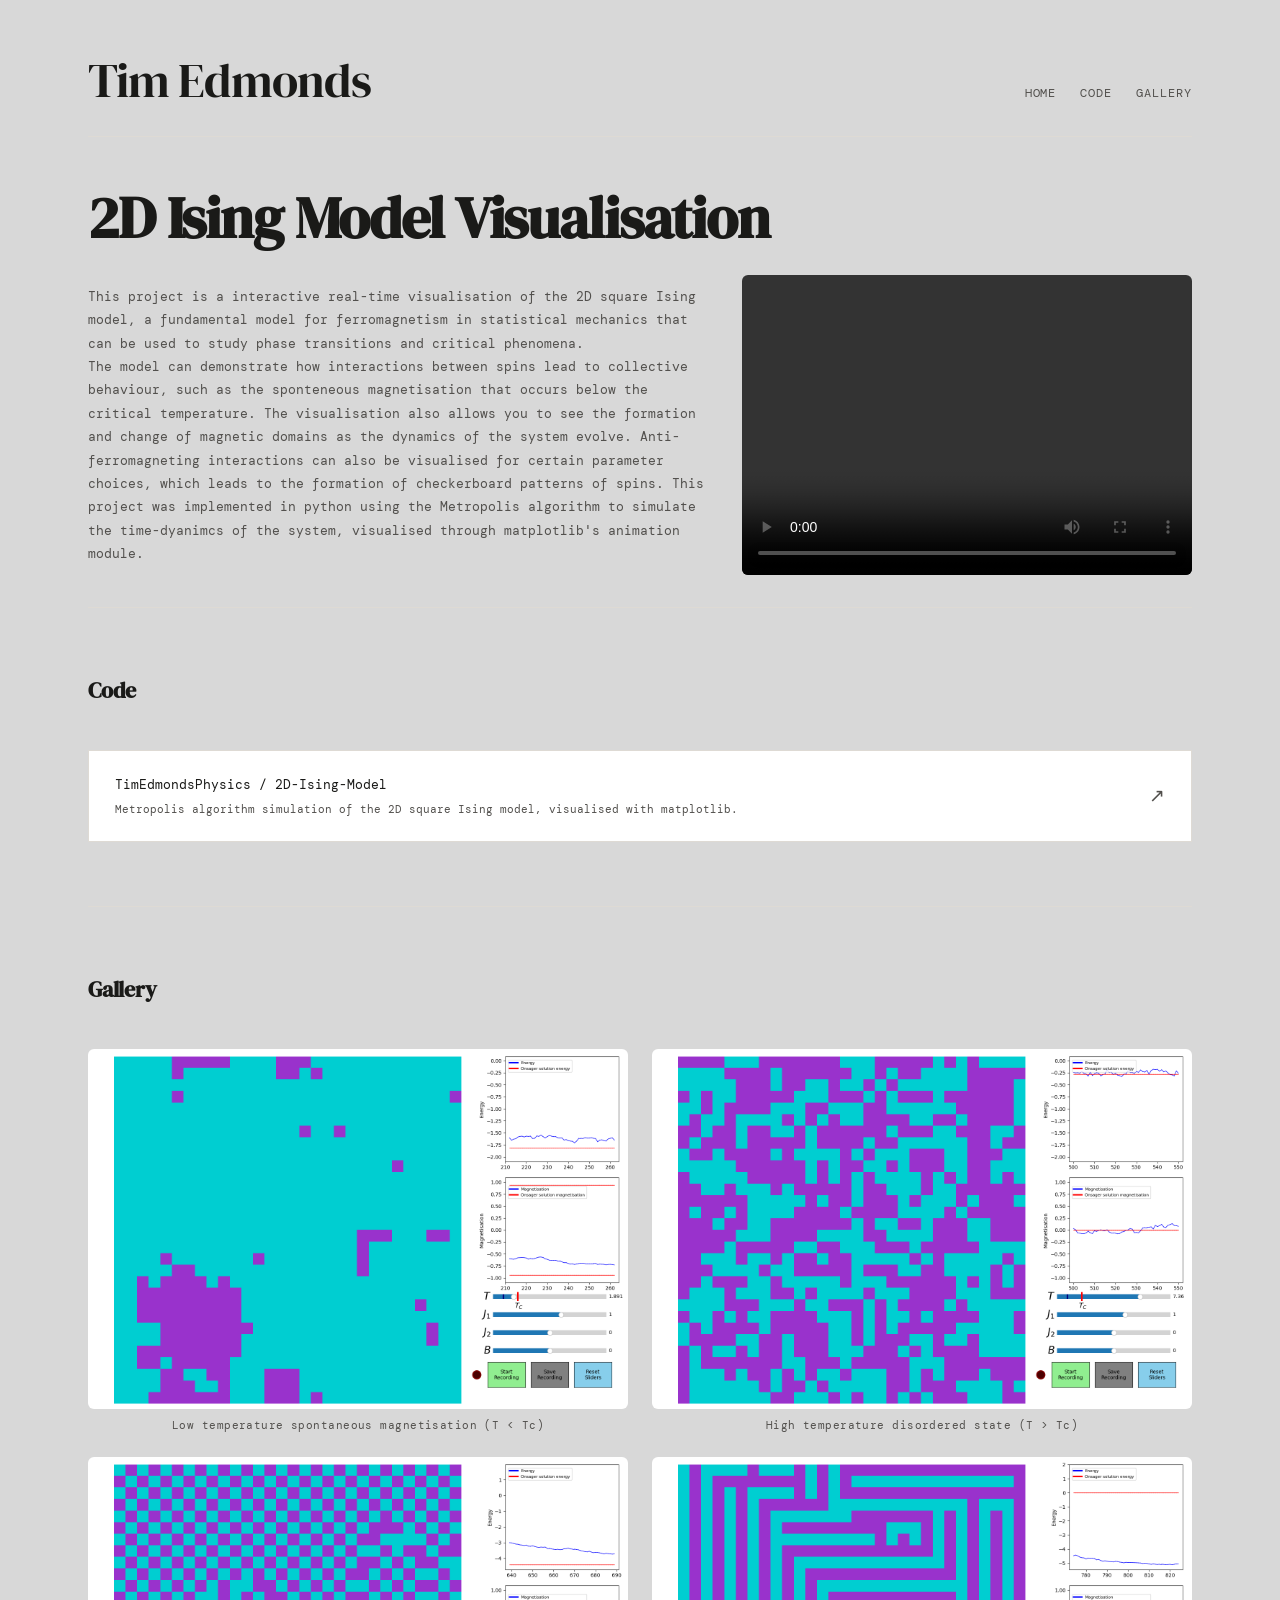
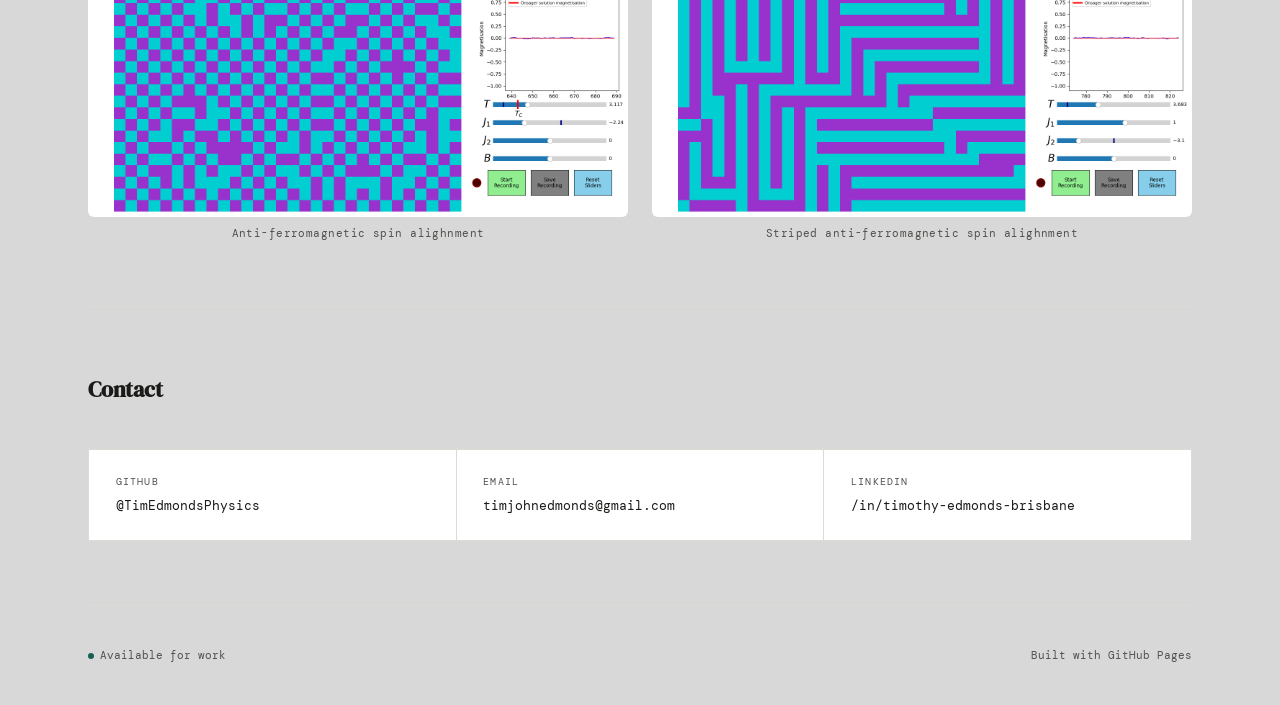
==== 2DIsingModel.html @ 2745b411 "updates" ====
<!DOCTYPE html>
<html lang="en">
<head>
  <meta charset="UTF-8" />
  <meta name="viewport" content="width=device-width, initial-scale=1.0" />
  <title>Tim Edmonds - Portfolio</title>
  <link rel="preconnect" href="https://fonts.googleapis.com" />
  <link rel="preconnect" href="https://fonts.gstatic.com" crossorigin />
  <link href="https://fonts.googleapis.com/css2?family=DM+Serif+Display:ital@0;1&family=DM+Mono:wght@300;400&display=swap" rel="stylesheet" />
  <link rel="stylesheet" href="style.css" />
</head>
<body>

  <div class="container">

    <!-- Header -->
    <header>
      <div class="header-inner">
        <div class="site-name">Tim Edmonds</div>
        <nav>
          <a href="https://timedmondsphysics.github.io/">Home</a>
          <a href="#code">Code</a>
          <a href="#gallery">Gallery</a>
        </nav>
      </div>
    </header>

    <!-- Hero -->
    <section class="hero" id="home">
      <h1>2D Ising Model Visualisation</h1>
      <div class="description-content">
      <p>
        This project is a interactive real-time visualisation of the 2D square Ising model, a fundamental model for ferromagnetism in statistical mechanics that can be used to study phase transitions and critical phenomena.<br>
        The model can demonstrate how interactions between spins lead to collective behaviour, such as the sponteneous magnetisation that occurs below the critical temperature. The visualisation also allows you to see the
        formation and change of magnetic domains as the dynamics of the system evolve. Anti-ferromagneting interactions can also be visualised for certain parameter choices, which leads to the formation of checkerboard patterns of spins.
        This project was implemented in python using the Metropolis algorithm to simulate the time-dyanimcs of the system, visualised through matplotlib's animation module.
      </p>
        <div class="project-images">
          <video controls width="450" height="300">
            <source src="./media/ising_model/recording1.mp4" type="video/mp4" />
            Your browser does not support the video tag.
          </video>
        </div>
      </div>
    </section>

    <section class="section" id="code">
      <div class="section-header">
        <h2 class="section-title">Code</h2>
      </div>
      <a href="https://github.com/TimEdmondsPhysics/2DIsingModel" class="repo-link" target="_blank">
        <div>
          <p class="repo-link-title">TimEdmondsPhysics / 2D-Ising-Model</p>
          <p class="repo-link-desc">Metropolis algorithm simulation of the 2D square Ising model, visualised with matplotlib.</p>
        </div>
        <span class="repo-link-arrow">↗</span>
      </a>
    </section>

    <section class="section" id="gallery">
      <div class="section-header">
        <h2 class="section-title">Gallery</h2>
      </div>
      <div class="gallery-grid">
        <figure class="gallery-item">
          <img src="./media/ising_model/ising_model_1.png" alt="Low temperature state" />
          <figcaption>Low temperature spontaneous magnetisation (T < Tc)</figcaption>
        </figure>

        <figure class="gallery-item">
          <img src="./media/ising_model/ising_model_2.png" alt="High temperature state" />
          <figcaption>High temperature disordered state (T > Tc)</figcaption>
        </figure>

        <figure class="gallery-item">
          <img src="./media/ising_model/ising_model_3.png" alt="Antiferromagnetism" />
          <figcaption>Anti-ferromagnetic spin alighnment</figcaption>
        </figure>

        <figure class="gallery-item">
          <img src="./media/ising_model/ising_model_4.png" alt="Striped Antiferromagnetism" />
          <figcaption>Striped anti-ferromagnetic spin alighnment</figcaption>
        </figure>
      </div>
    </section>

    <!-- Contact -->
    <section class="section" id="contact">
      <div class="section-header">
        <h2 class="section-title">Contact</h2>
      </div>
      <div class="contact-grid">
        <a href="https://github.com/TimEdmondsPhysics" class="contact-item" target="_blank">
          <p class="contact-item-label">GitHub</p>
          <p class="contact-item-value">@TimEdmondsPhysics</p>
        </a>
        <a href="mailto:timjohnedmonds@gmail.com" class="contact-item">
          <p class="contact-item-label">Email</p>
          <p class="contact-item-value">timjohnedmonds@gmail.com</p>
        </a>
        <a href="https://www.linkedin.com/in/timothy-edmonds-brisbane/" class="contact-item" target="_blank">
          <p class="contact-item-label">LinkedIn</p>
          <p class="contact-item-value">/in/timothy-edmonds-brisbane</p>
        </a>
      </div>
    </section>

    <!-- Footer -->
    <footer>
      <p><span class="footer-dot"></span>Available for work</p>
      <p>Built with GitHub Pages</p>
    </footer>

  </div>

</body>
</html>
---- style.css ----
*, *::before, *::after { box-sizing: border-box; margin: 0; padding: 0; }

    :root {
      --bg:       #d8d8d8;
      --ink:      #1a1a18;
      --muted:    #52504d;
      --accent:   #136153;
      --line:     #dedad4;
      --card-bg:  #ffffff;
    }

    html { scroll-behavior: smooth; }

    body {
      background: var(--bg);
      color: var(--ink);
      font-family: 'DM Mono', monospace;
      font-size: 14px;
      line-height: 1.7;
      min-height: 100vh;
    }

    /* ── Layout ── */
    .container {
      /* Increased width for wider layouts */
      max-width: 1200px;
      margin: 0 auto;
      padding: 0 3rem;
    }

    /* ── Header ── */
    header {
      padding: 3.5rem 0 2rem;
      border-bottom: 1px solid var(--line);
      animation: fadeUp 0.6s ease both;
    }

    .header-inner {
      display: flex;
      align-items: baseline;
      justify-content: space-between;
      flex-wrap: wrap;
      gap: 1rem;
    }

    .site-name {
      font-family: 'DM Serif Display', serif;
      font-size: clamp(2rem, 6vw, 3rem);
      letter-spacing: -0.02em;
      line-height: 1;
    }

    .site-name span {
      color: var(--accent);
    }

    nav {
      display: flex;
      gap: 1.5rem;
    }

    nav a {
      color: var(--muted);
      text-decoration: none;
      font-size: 12px;
      letter-spacing: 0.08em;
      text-transform: uppercase;
      transition: color 0.2s;
    }

    nav a:hover { color: var(--ink); }

    /* ── Hero ── */
    .hero {
      padding: 3rem 0 2rem;   /* reduce from 5rem 0 4rem */
      animation: fadeUp 0.7s 0.1s ease both;
    }

    .hero p.hero-label {
      font-size: 16px;
      letter-spacing: 0.14em;
      text-transform: uppercase;
      color: var(--accent);
      margin-bottom: 1.2rem;
      font-weight: bold;
    }

    .hero p {
      color: var(--muted);
      max-width: 720px;
      font-size: 13px;
      line-height: 1.8;
    }

    .hero h1 {
      font-family: 'DM Serif Display', serif;
      font-size: clamp(2rem, 7vw, 3.6rem);
      line-height: 1.15;
      letter-spacing: -0.02em;
      max-width: 920px;
      margin-bottom: 1.5rem;
    }

    .hero h1 em {
      font-style: italic;
      color: var(--muted);
    }

    .cta-row {
      margin-top: 2.5rem;
      display: flex;
      align-items: center;
      gap: 1.5rem;
      flex-wrap: wrap;
    }

    .btn {
      display: inline-flex;
      align-items: center;
      gap: 0.5rem;
      background: var(--ink);
      color: var(--bg);
      text-decoration: none;
      padding: 0.7rem 1.4rem;
      font-family: 'DM Mono', monospace;
      font-size: 12px;
      letter-spacing: 0.06em;
      transition: background 0.2s, transform 0.15s;
    }

    .btn:hover { background: var(--accent); transform: translateY(-1px); }

    /* ── Section ── */
    .section {
      padding: 4rem 0;
      border-top: 1px solid var(--line);
    }

    .section-header {
      display: flex;
      align-items: baseline;
      gap: 1rem;
      margin-bottom: 2.5rem;
    }

    .section-title {
      font-family: 'DM Serif Display', serif;
      font-size: 1.4rem;
      letter-spacing: -0.01em;
    }

    .section-count {
      font-size: 11px;
      color: var(--muted);
      letter-spacing: 0.08em;
    }

    /* ── Projects ── */
    .projects-grid {
      display: grid;
      gap: 1px;
      background: var(--line);
      border: 1px solid var(--line);
    }

    .project-card {
      background: var(--card-bg);
      padding: 1.8rem;
      display: flex;
      flex-direction: row;
      align-items: start;
      gap: 1rem;
      transition: background 0.2s, border-color 0.15s;
      text-decoration: none;
      color: inherit;
      border: 1px solid transparent;
      position: relative;
    }

    .project-card > div:first-child {
      flex: 1;
    }

    .project-images {
      display: flex;
      flex-direction: row;
      gap: 0.5rem;
      flex-shrink: 0;
    }

    .project-images img,
    .project-images video {
      width: 450px;
      max-width: 100%;
      height: 300px;
      object-fit: cover;
      border-radius: 6px;
    }

    .project-card:hover {
      background: var(--bg);
      border-color: var(--accent);
      color: var(--ink);
    }

    .project-card:hover .project-arrow { transform: translate(3px, -3px); color: var(--accent); }

    .project-tag {
      font-size: 10px;
      letter-spacing: 0.12em;
      text-transform: uppercase;
      color: var(--accent);
      margin-bottom: 0.5rem;
    }

    .project-name {
      font-family: 'DM Serif Display', serif;
      font-size: 1.15rem;
      margin-bottom: 0.4rem;
    }

    .project-desc {
      font-size: 12px;
      color: var(--muted);
      line-height: 1.7;
    }

    .project-meta {
      margin-top: 1rem;
      display: flex;
      gap: 1rem;
      font-size: 11px;
      color: var(--muted);
    }

    .project-arrow {
      font-size: 1.1rem;
      color: var(--line);
      transition: transform 0.2s, color 0.2s;
      position: absolute;
      top: 0.75rem;
      right: 0.75rem;
    }

    /* ── Description Pages ── */
    
    .description-content {
      display: flex;
      flex-direction: row;
      gap: 2rem;              /* increase gap between text and image from 1rem */
      align-items: center;
    }

    .description-content + .description-content {
      margin-top: 2rem;
    }

    /* ── Skills ── */
    .skills-list {
      display: flex;
      flex-wrap: wrap;
      gap: 0.5rem;
    }

    .skill-tag {
      border: 1px solid var(--line);
      padding: 0.3rem 0.75rem;
      font-size: 11px;
      letter-spacing: 0.06em;
      color: var(--muted);
      background: var(--card-bg);
    }

    /* ── Contact ── */
    .contact-grid {
      display: grid;
      grid-template-columns: repeat(auto-fit, minmax(180px, 1fr));
      gap: 1px;
      background: var(--line);
      border: 1px solid var(--line);
    }

    .contact-item {
      background: var(--card-bg);
      padding: 1.4rem 1.6rem;
      text-decoration: none;
      color: inherit;
      border: 1px solid transparent;
      transition: background 0.2s, border-color 0.15s;
    }

    .contact-item:hover {
      background: var(--bg);
      border-color: var(--accent);
    }

    .contact-item-label {
      font-size: 10px;
      letter-spacing: 0.12em;
      text-transform: uppercase;
      color: var(--muted);
      margin-bottom: 0.3rem;
    }

    .contact-item-value {
      font-size: 13px;
      color: var(--ink);
    }

    /* ── Gallery ── */
    .gallery-grid {
      display: grid;
      grid-template-columns: repeat(2, 1fr);  /* fixed 2 columns */
      gap: 1.5rem;
      margin: 0 auto;          /* centres the grid within the section */
    }

    .gallery-item {
      display: flex;
      flex-direction: column;
      gap: 0.5rem;
    }

    .gallery-item img,
    .gallery-item video {
      width: 100%;
      height: auto;
      max-height: 800px;   /* optional: prevents very tall portrait images */
      object-fit: contain; /* use contain instead of cover to avoid cropping */
      border-radius: 6px;
      display: block;
    }

    .gallery-item figcaption {
      font-size: 11px;
      color: var(--muted);
      letter-spacing: 0.04em;
      line-height: 1.5;
      padding: 0 0.25rem;
      text-align: center;
    }

    /* ── Repo Link ── */
    .repo-link {
      display: flex;
      width: 100%;                         /* fills the container */
      align-items: center;
      justify-content: space-between;
      gap: 1rem;
      padding: 1.4rem 1.6rem;
      background: var(--card-bg);
      border: 1px solid var(--line);
      text-decoration: none;
      color: inherit;
      transition: background 0.2s, border-color 0.15s;
    }

    .repo-link:hover {
      background: var(--bg);
      border-color: var(--accent);
    }

    .repo-link-title {
      font-family: 'DM Mono', monospace;
      font-size: 13px;
      color: var(--ink);
      margin-bottom: 0.3rem;
    }

    .repo-link-desc {
      font-size: 11px;
      color: var(--muted);
      line-height: 1.6;
    }

    .repo-link-arrow {
      font-size: 1.2rem;
      color: var(--muted);
      flex-shrink: 0;
      transition: transform 0.2s, color 0.2s;
    }

    .repo-link:hover .repo-link-arrow {
      transform: translate(3px, -3px);
      color: var(--accent);
    }

    /* ── Footer ── */
    footer {
      padding: 2.5rem 0;
      border-top: 1px solid var(--line);
      display: flex;
      justify-content: space-between;
      align-items: center;
      flex-wrap: wrap;
      gap: 1rem;
    }

    footer p { font-size: 11px; color: var(--muted); }

    .footer-dot {
      width: 6px; height: 6px;
      border-radius: 50%;
      background: var(--accent);
      display: inline-block;
      margin-right: 0.4rem;
      animation: pulse 2s infinite;
    }

    /* ── Animations ── */
    @keyframes fadeUp {
      from { opacity: 0; transform: translateY(18px); }
      to   { opacity: 1; transform: translateY(0); }
    }

    @keyframes pulse {
      0%, 100% { opacity: 1; }
      50%       { opacity: 0.3; }
    }

    .section { animation: fadeUp 0.6s ease both; }
    .section:nth-of-type(1) { animation-delay: 0.2s; }
    .section:nth-of-type(2) { animation-delay: 0.3s; }
    .section:nth-of-type(3) { animation-delay: 0.4s; }

    @media (max-width: 520px) {
      .header-inner { flex-direction: column; }
      .project-card { grid-template-columns: 1fr; }
      .project-arrow { display: none; }
    }
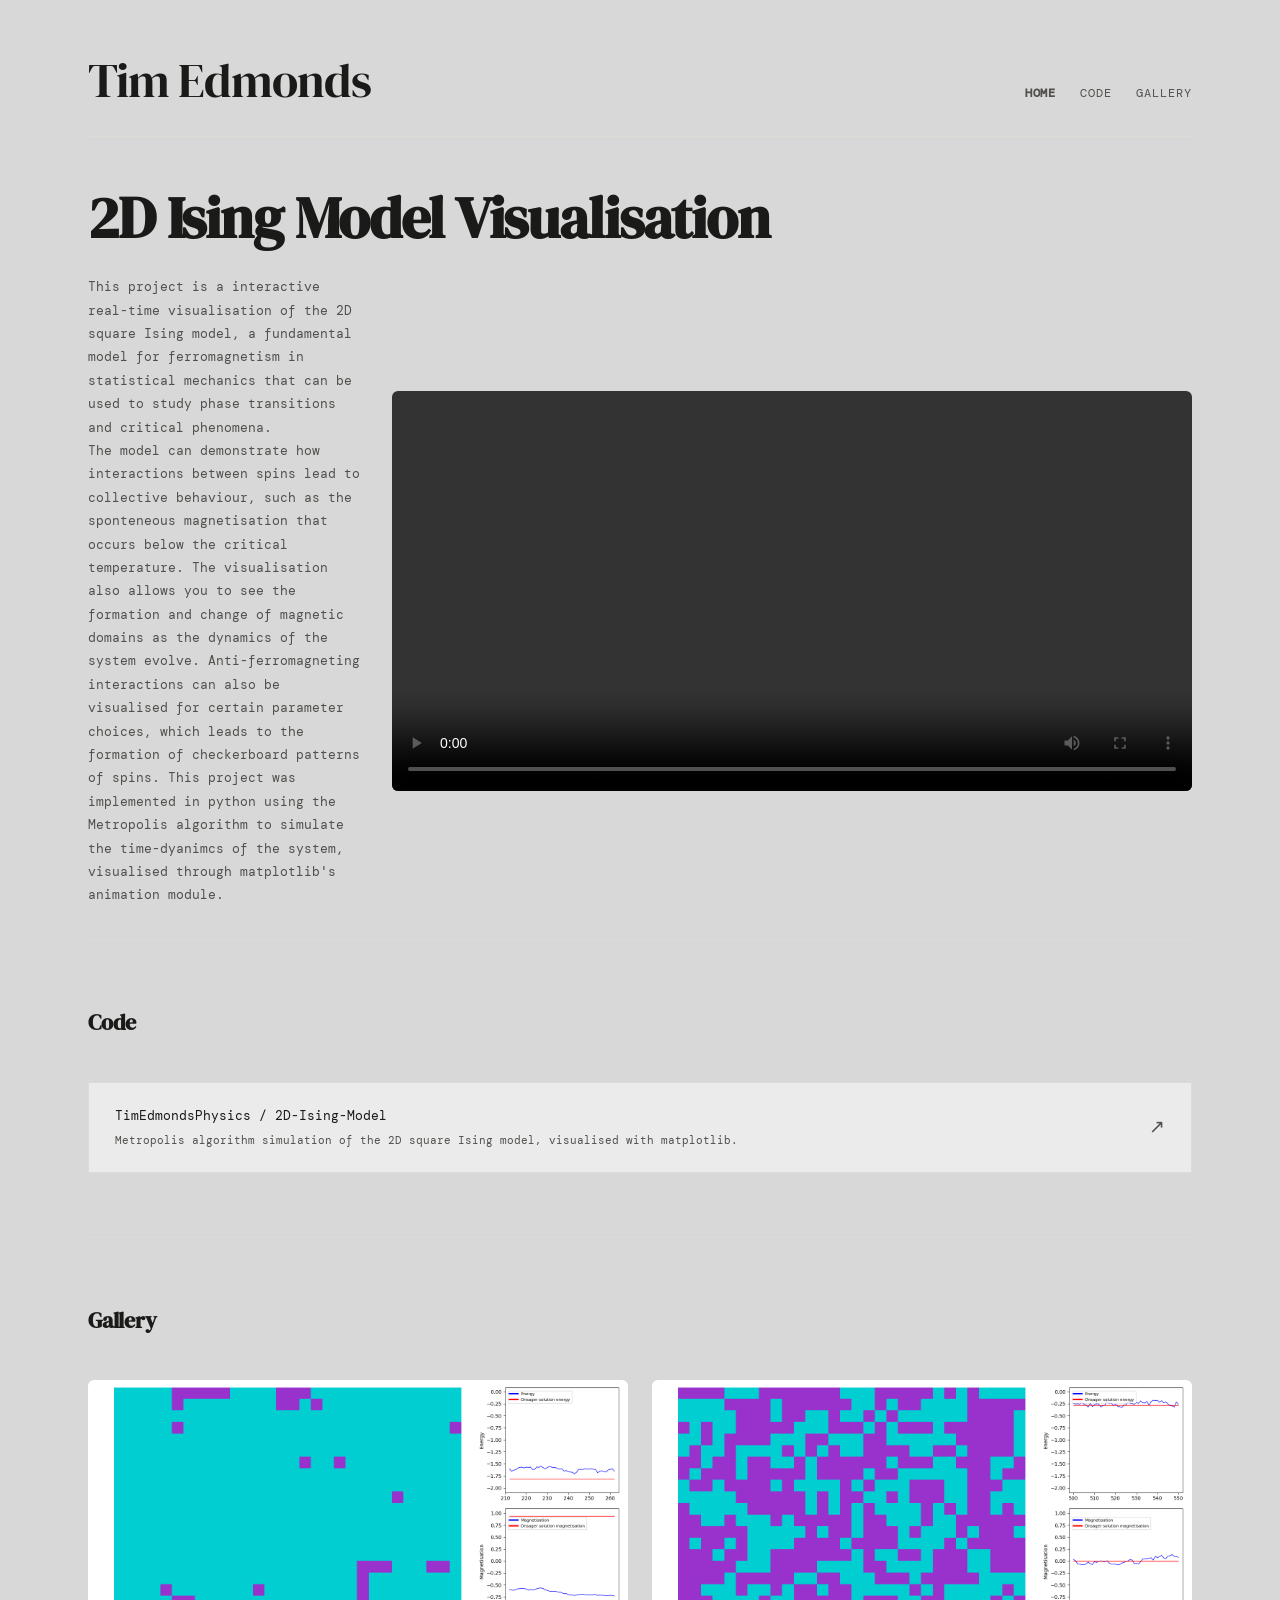
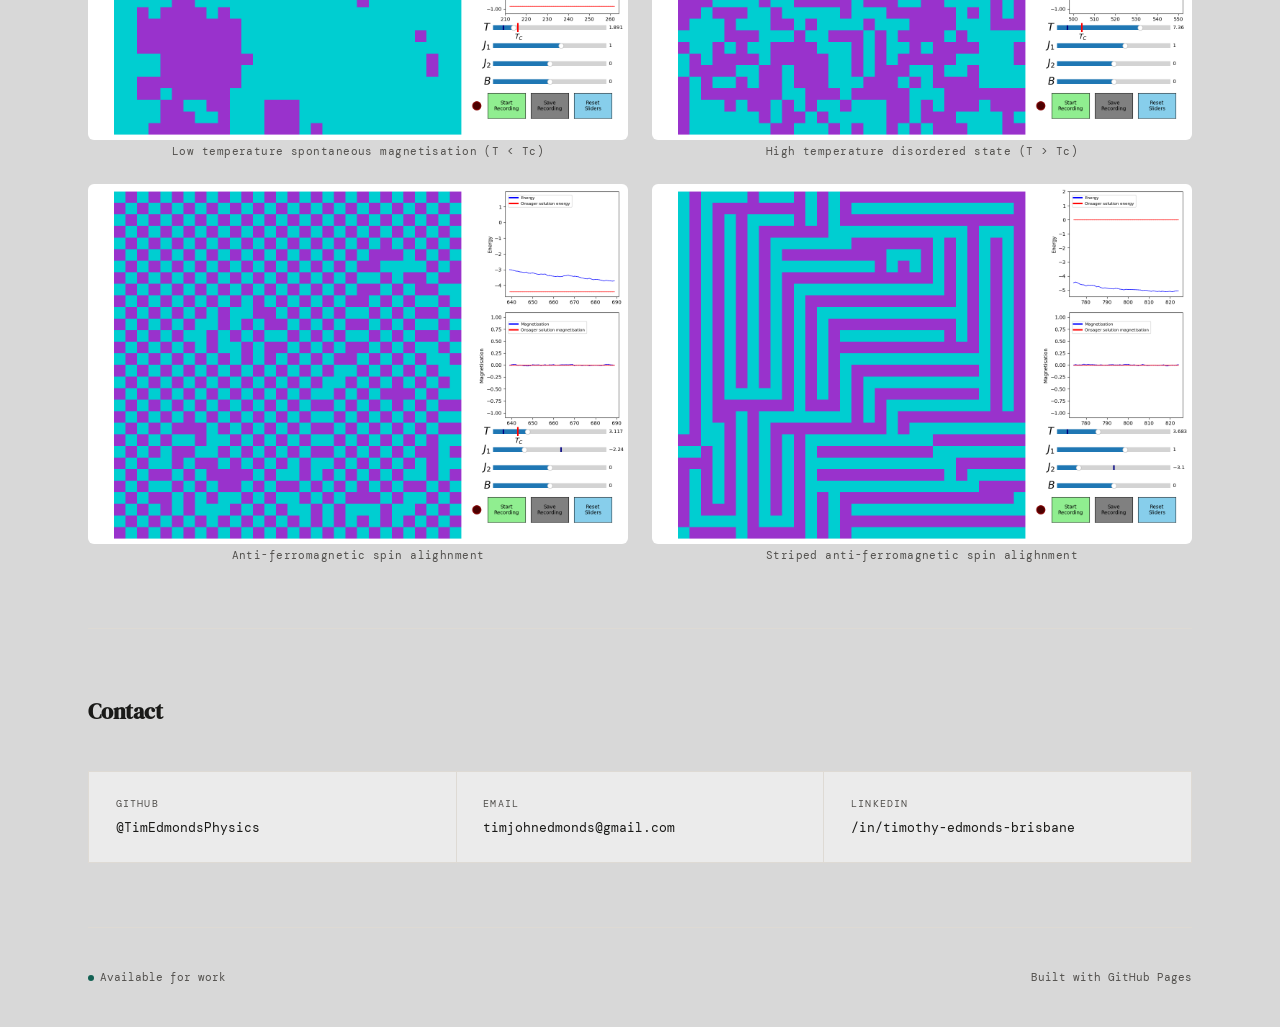
==== commit a38fa09c: "updates" ====
--- a/2DIsingModel.html
+++ b/2DIsingModel.html
@@ -3,7 +3,7 @@
 <head>
   <meta charset="UTF-8" />
   <meta name="viewport" content="width=device-width, initial-scale=1.0" />
-  <title>Tim Edmonds - Portfolio</title>
+  <title>Tim Edmonds - 2D Spin Lattice</title>
   <link rel="preconnect" href="https://fonts.googleapis.com" />
   <link rel="preconnect" href="https://fonts.gstatic.com" crossorigin />
   <link href="https://fonts.googleapis.com/css2?family=DM+Serif+Display:ital@0;1&family=DM+Mono:wght@300;400&display=swap" rel="stylesheet" />
@@ -18,7 +18,7 @@
       <div class="header-inner">
         <div class="site-name">Tim Edmonds</div>
         <nav>
-          <a href="https://timedmondsphysics.github.io/">Home</a>
+          <a href="https://timedmondsphysics.github.io/" style="font-weight: bold;">Home</a>
           <a href="#code">Code</a>
           <a href="#gallery">Gallery</a>
         </nav>
--- a/style.css
+++ b/style.css
@@ -2,12 +2,14 @@
     *, *::before, *::after { box-sizing: border-box; margin: 0; padding: 0; }
 
     :root {
-      --bg:       #d8d8d8;
-      --ink:      #1a1a18;
-      --muted:    #52504d;
-      --accent:   #136153;
-      --line:     #dedad4;
-      --card-bg:  #ffffff;
+      --bg:             #d8d8d8;
+      --ink:            #1a1a18;
+      --muted:          #52504d;
+      --accent:         #136153;
+      --line:           #dedad4;
+      --card-bg-hover:  #ffffff;
+      --card-bg:        #ebebeb;
+      --target-area:      135000;
     }
 
     html { scroll-behavior: smooth; }
@@ -191,15 +193,15 @@
 
     .project-images img,
     .project-images video {
-      width: 450px;
       max-width: 100%;
-      height: 300px;
-      object-fit: cover;
+      height: 400px;
+      width: auto;
+      object-fit: contain;
       border-radius: 6px;
     }
 
     .project-card:hover {
-      background: var(--bg);
+      background: var(--card-bg-hover);
       border-color: var(--accent);
       color: var(--ink);
     }
@@ -291,7 +293,7 @@
     }
 
     .contact-item:hover {
-      background: var(--bg);
+      background: var(--card-bg-hover);
       border-color: var(--accent);
     }
 
@@ -319,14 +321,14 @@
     .gallery-item {
       display: flex;
       flex-direction: column;
-      gap: 0.5rem;
+      gap: 0.2rem;
     }
 
     .gallery-item img,
     .gallery-item video {
       width: 100%;
       height: auto;
-      max-height: 800px;   /* optional: prevents very tall portrait images */
+      max-height: 1000px;   /* optional: prevents very tall portrait images */
       object-fit: contain; /* use contain instead of cover to avoid cropping */
       border-radius: 6px;
       display: block;
@@ -357,7 +359,7 @@
     }
 
     .repo-link:hover {
-      background: var(--bg);
+      background: var(--card-bg-hover);
       border-color: var(--accent);
     }
 
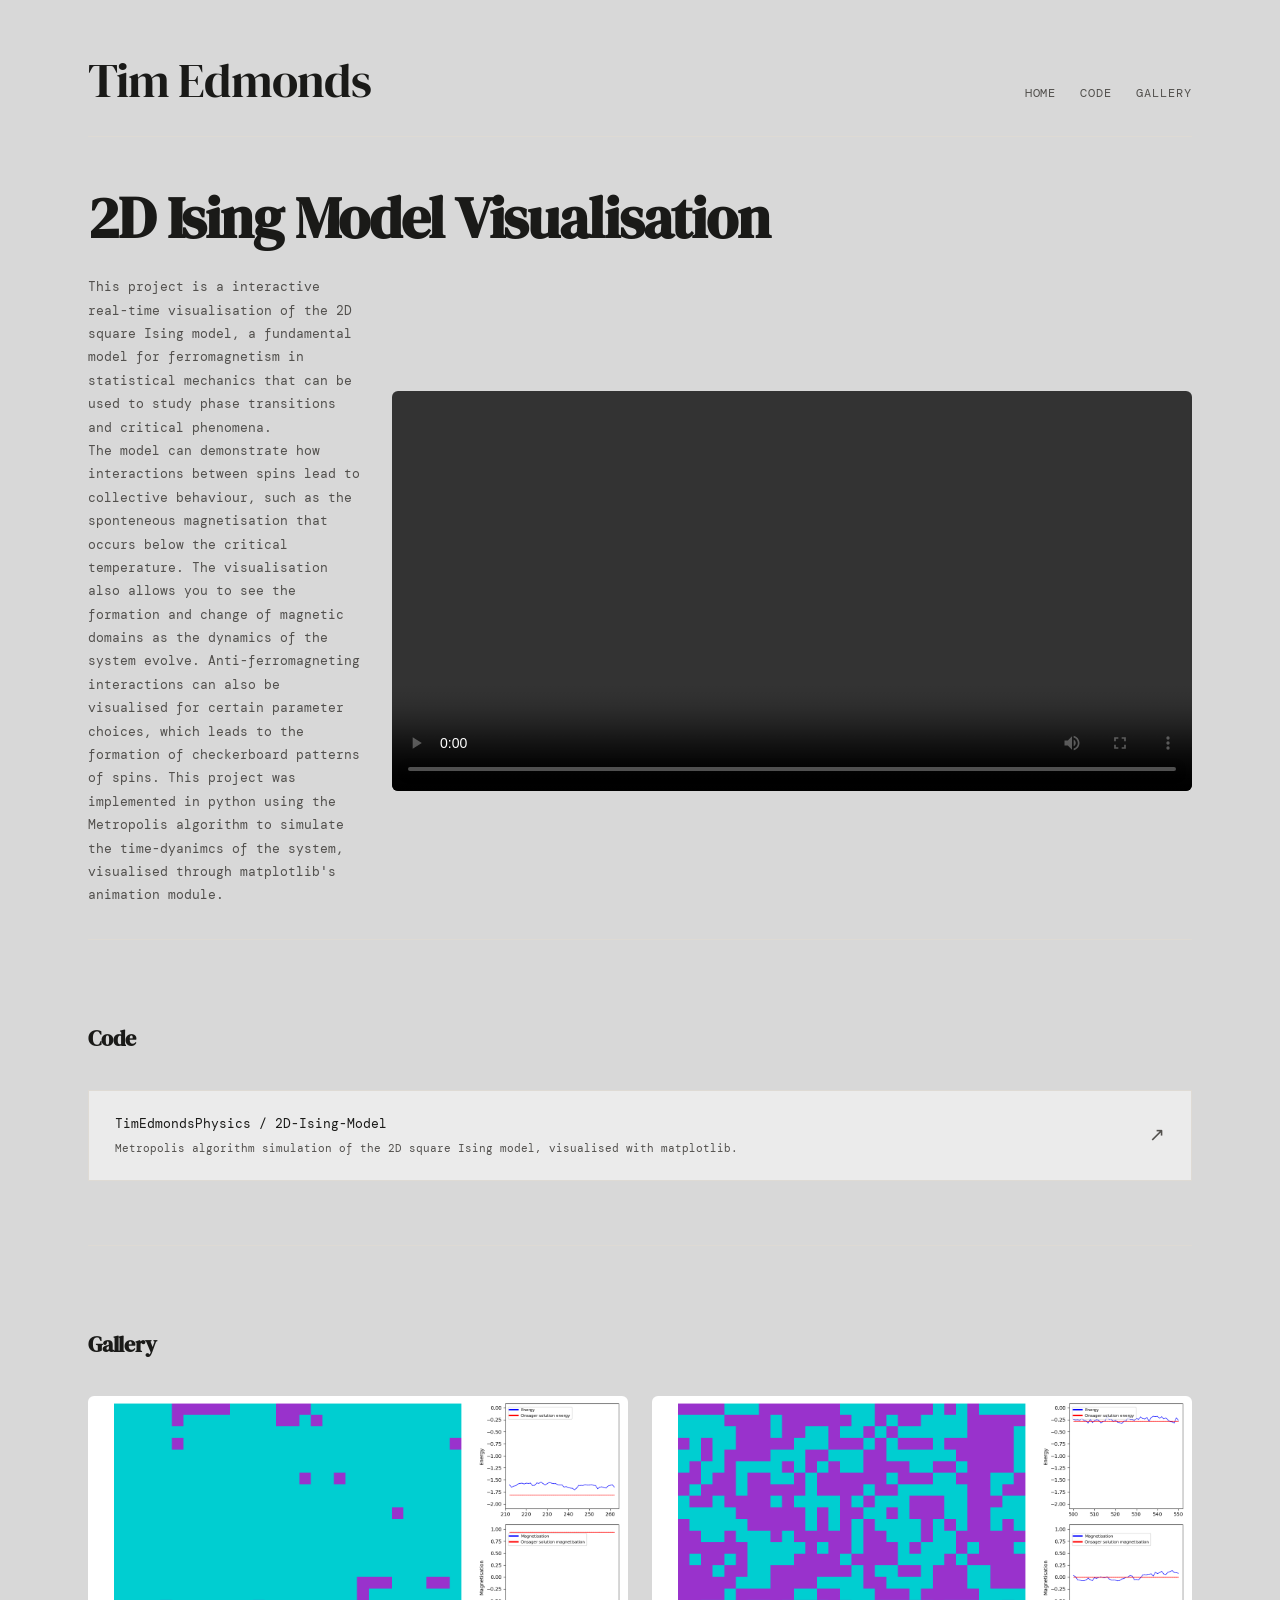
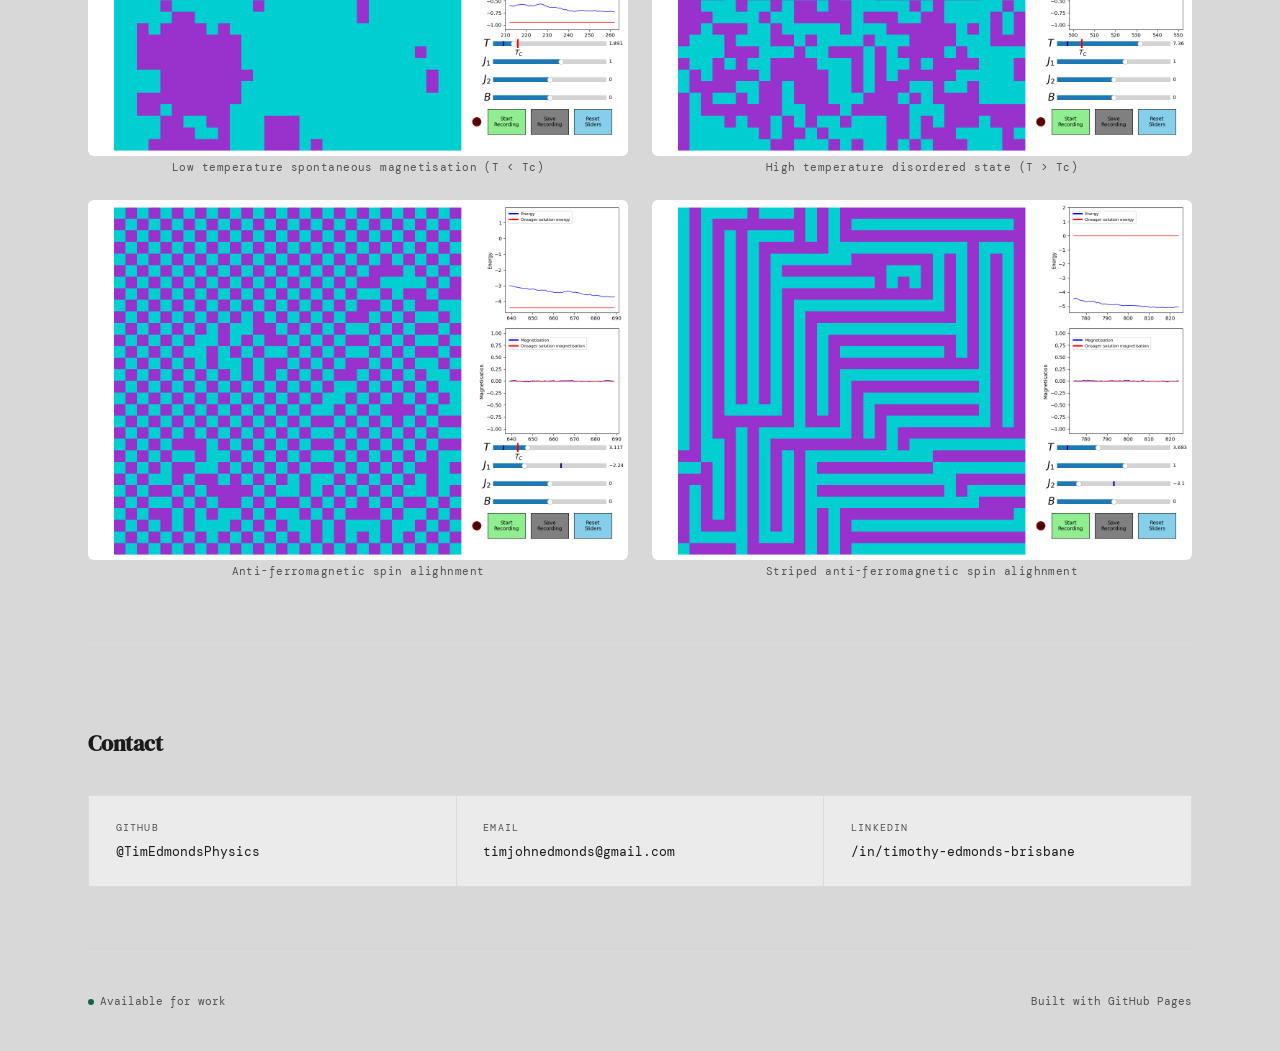
==== commit 80c99d9c: "updates" ====
--- a/2DIsingModel.html
+++ b/2DIsingModel.html
@@ -18,7 +18,7 @@
       <div class="header-inner">
         <div class="site-name">Tim Edmonds</div>
         <nav>
-          <a href="https://timedmondsphysics.github.io/" style="font-weight: bold;">Home</a>
+          <a href="https://timedmondsphysics.github.io/">Home</a>
           <a href="#code">Code</a>
           <a href="#gallery">Gallery</a>
         </nav>
--- a/style.css
+++ b/style.css
@@ -143,7 +143,8 @@
       display: flex;
       align-items: baseline;
       gap: 1rem;
-      margin-bottom: 2.5rem;
+      margin-top: 1rem;
+      margin-bottom: 2rem;
     }
 
     .section-title {
@@ -164,6 +165,10 @@
       gap: 1px;
       background: var(--line);
       border: 1px solid var(--line);
+    }
+
+    .projects-grid + .projects-grid {
+      margin-top: 2rem;
     }
 
     .project-card {
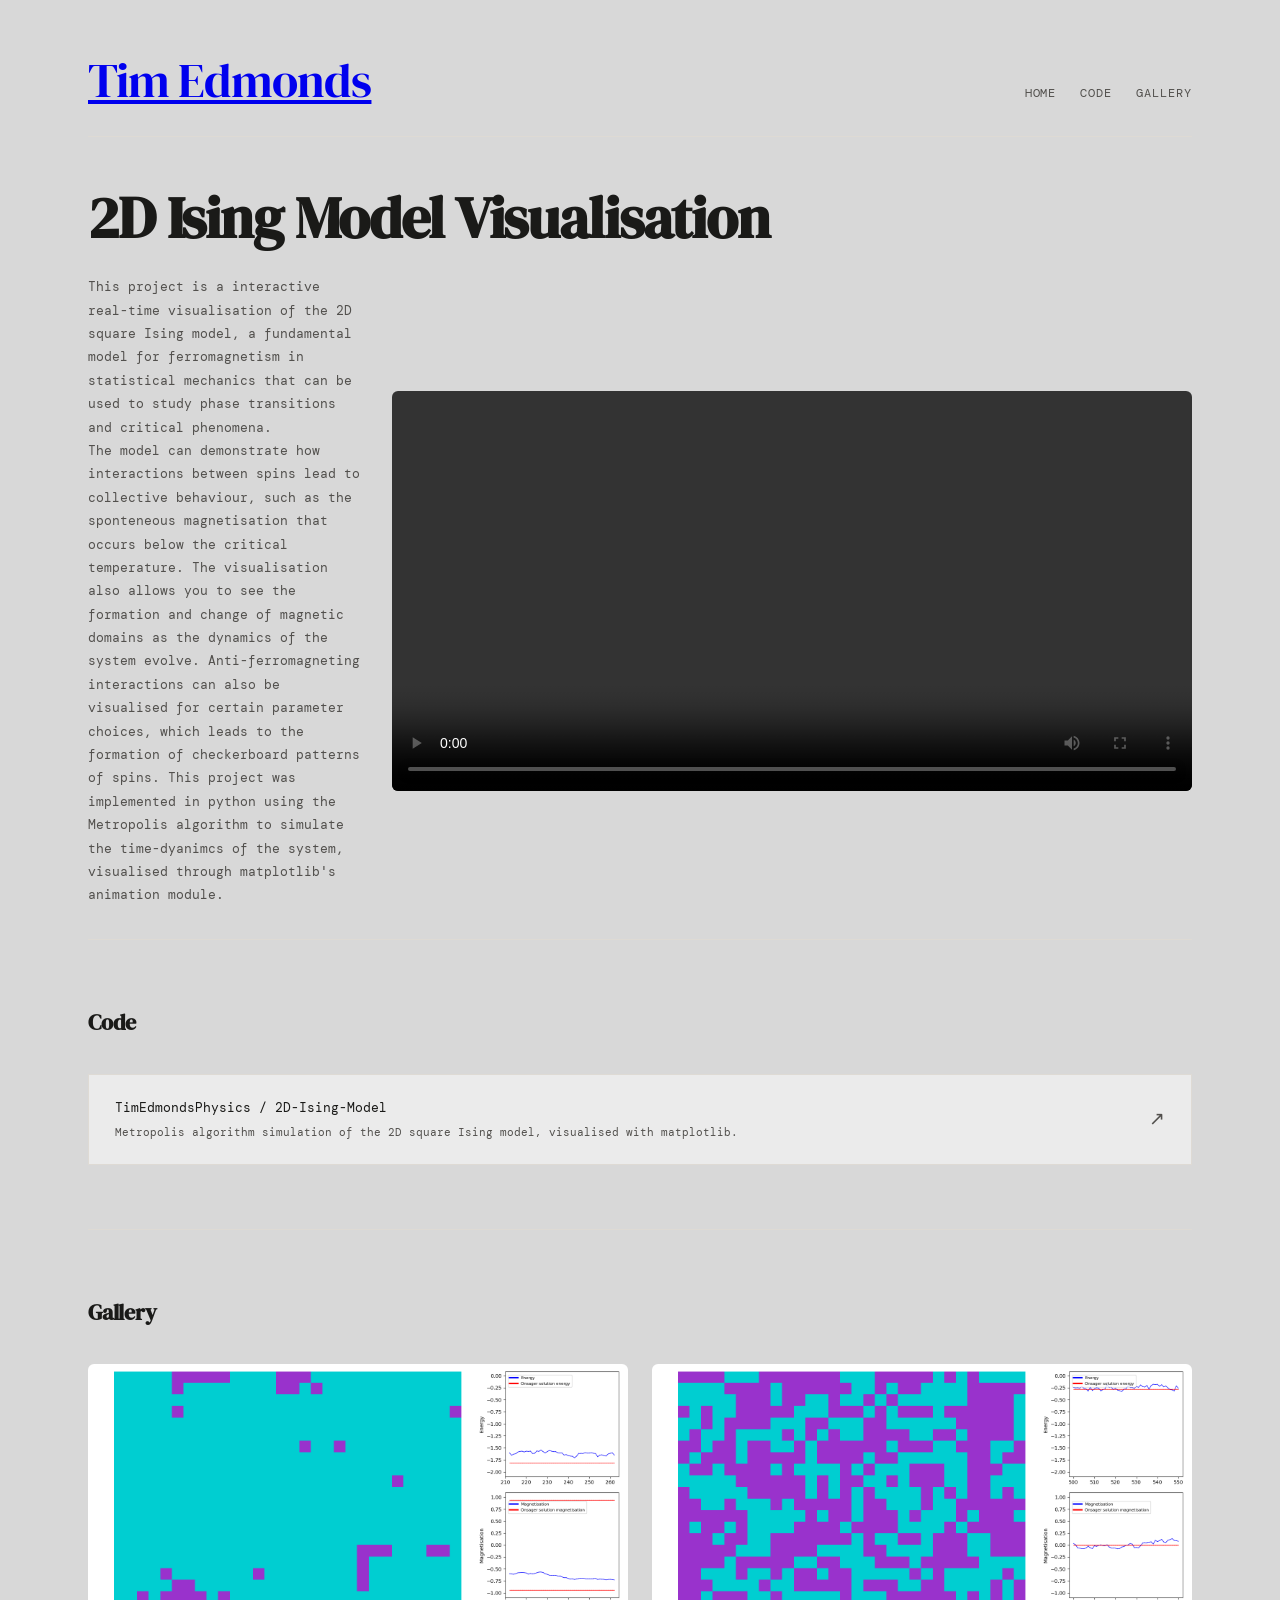
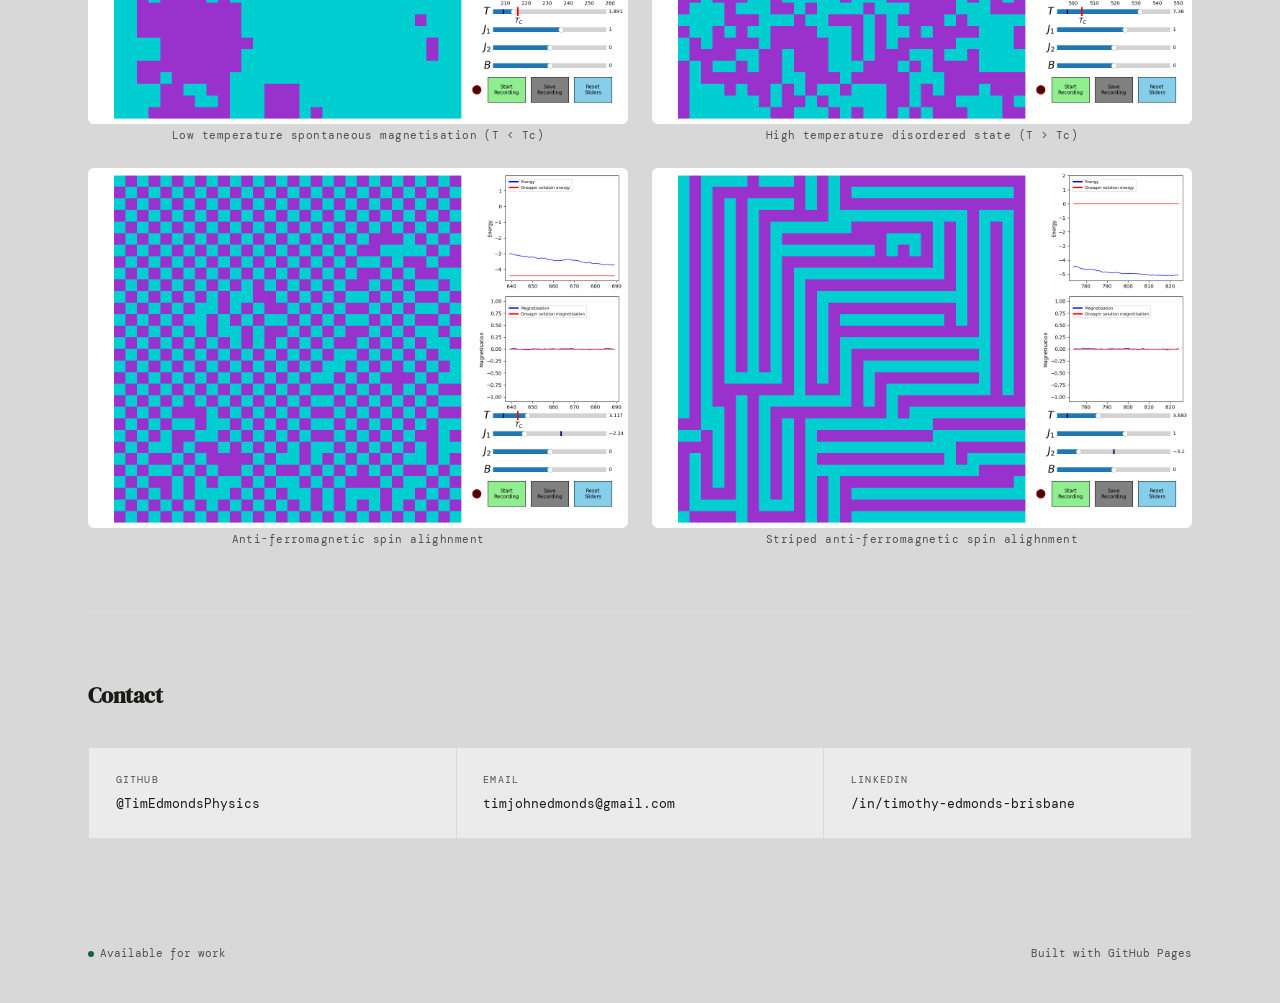
==== commit abf32c9f: "updates" ====
--- a/2DIsingModel.html
+++ b/2DIsingModel.html
@@ -16,7 +16,7 @@
     <!-- Header -->
     <header>
       <div class="header-inner">
-        <div class="site-name">Tim Edmonds</div>
+        <a href="https://timedmondsphysics.github.io/" class="site-name">Tim Edmonds</a>
         <nav>
           <a href="https://timedmondsphysics.github.io/">Home</a>
           <a href="#code">Code</a>
--- a/style.css
+++ b/style.css
@@ -143,7 +143,6 @@
       display: flex;
       align-items: baseline;
       gap: 1rem;
-      margin-top: 1rem;
       margin-bottom: 2rem;
     }
 
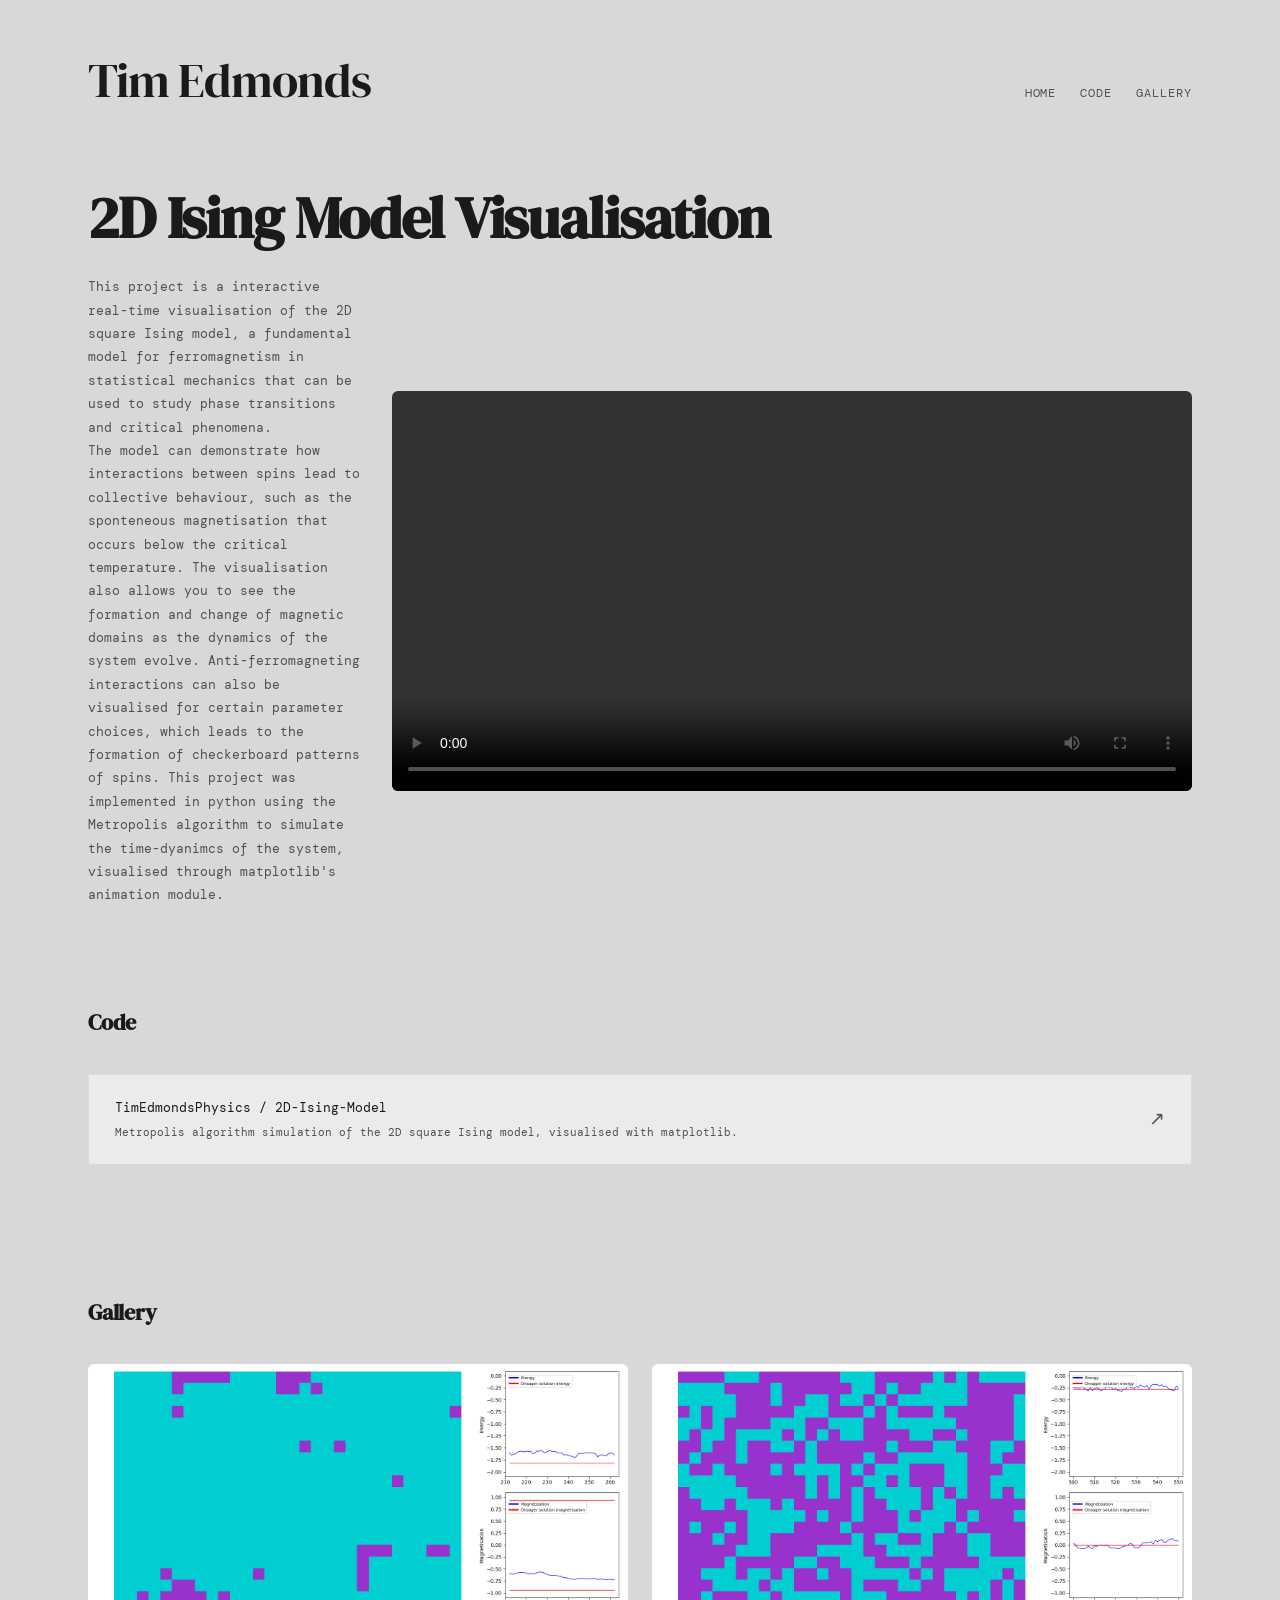
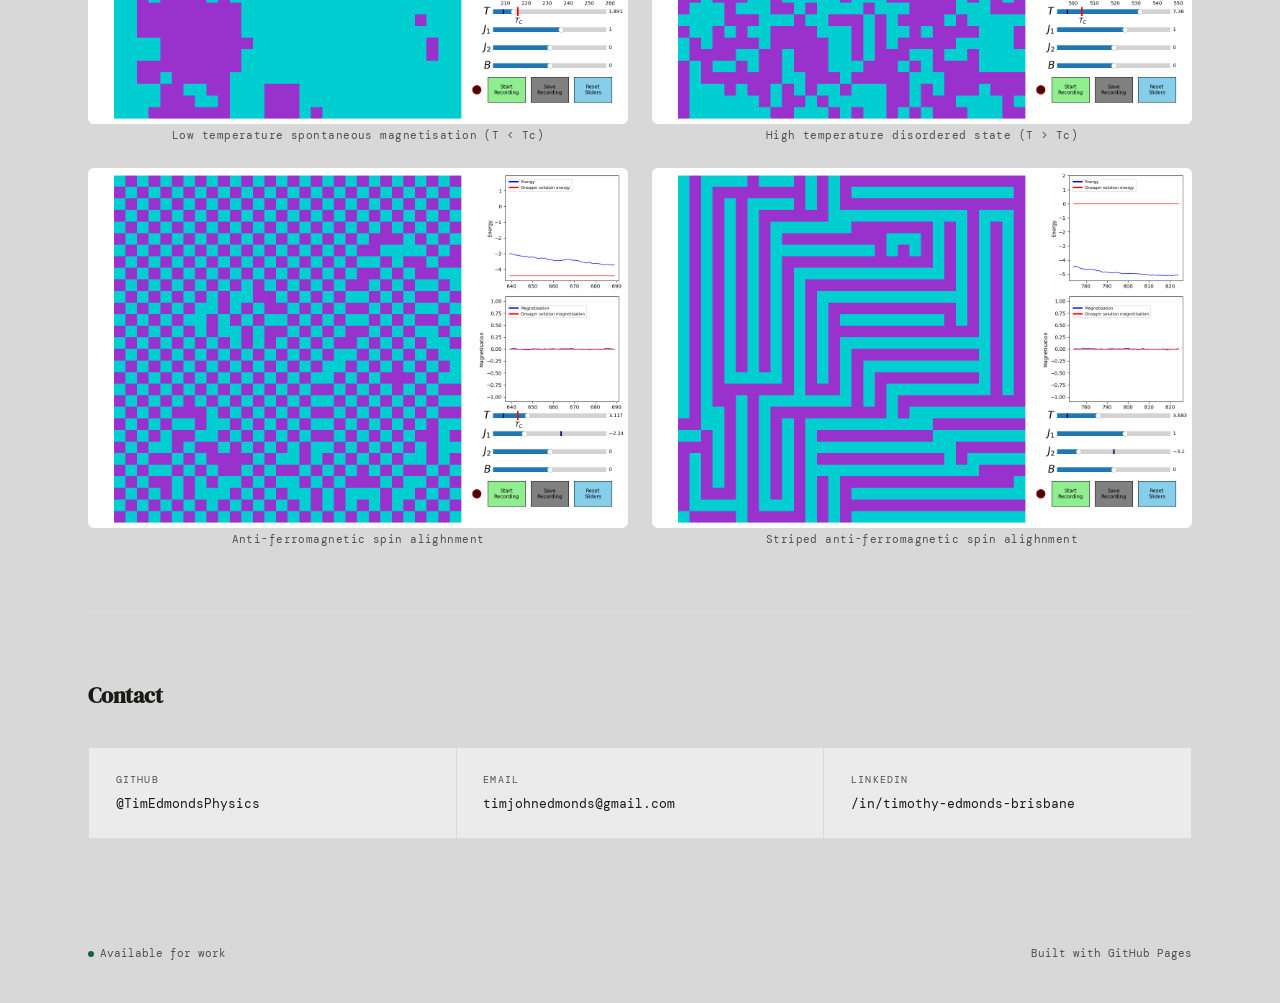
==== commit 4c95435b: "updates" ====
--- a/2DIsingModel.html
+++ b/2DIsingModel.html
@@ -16,7 +16,7 @@
     <!-- Header -->
     <header>
       <div class="header-inner">
-        <a href="https://timedmondsphysics.github.io/" class="site-name">Tim Edmonds</a>
+        <a href="https://timedmondsphysics.github.io/" style="text-decoration: none; color: inherit;" class="site-name">Tim Edmonds</a>
         <nav>
           <a href="https://timedmondsphysics.github.io/">Home</a>
           <a href="#code">Code</a>
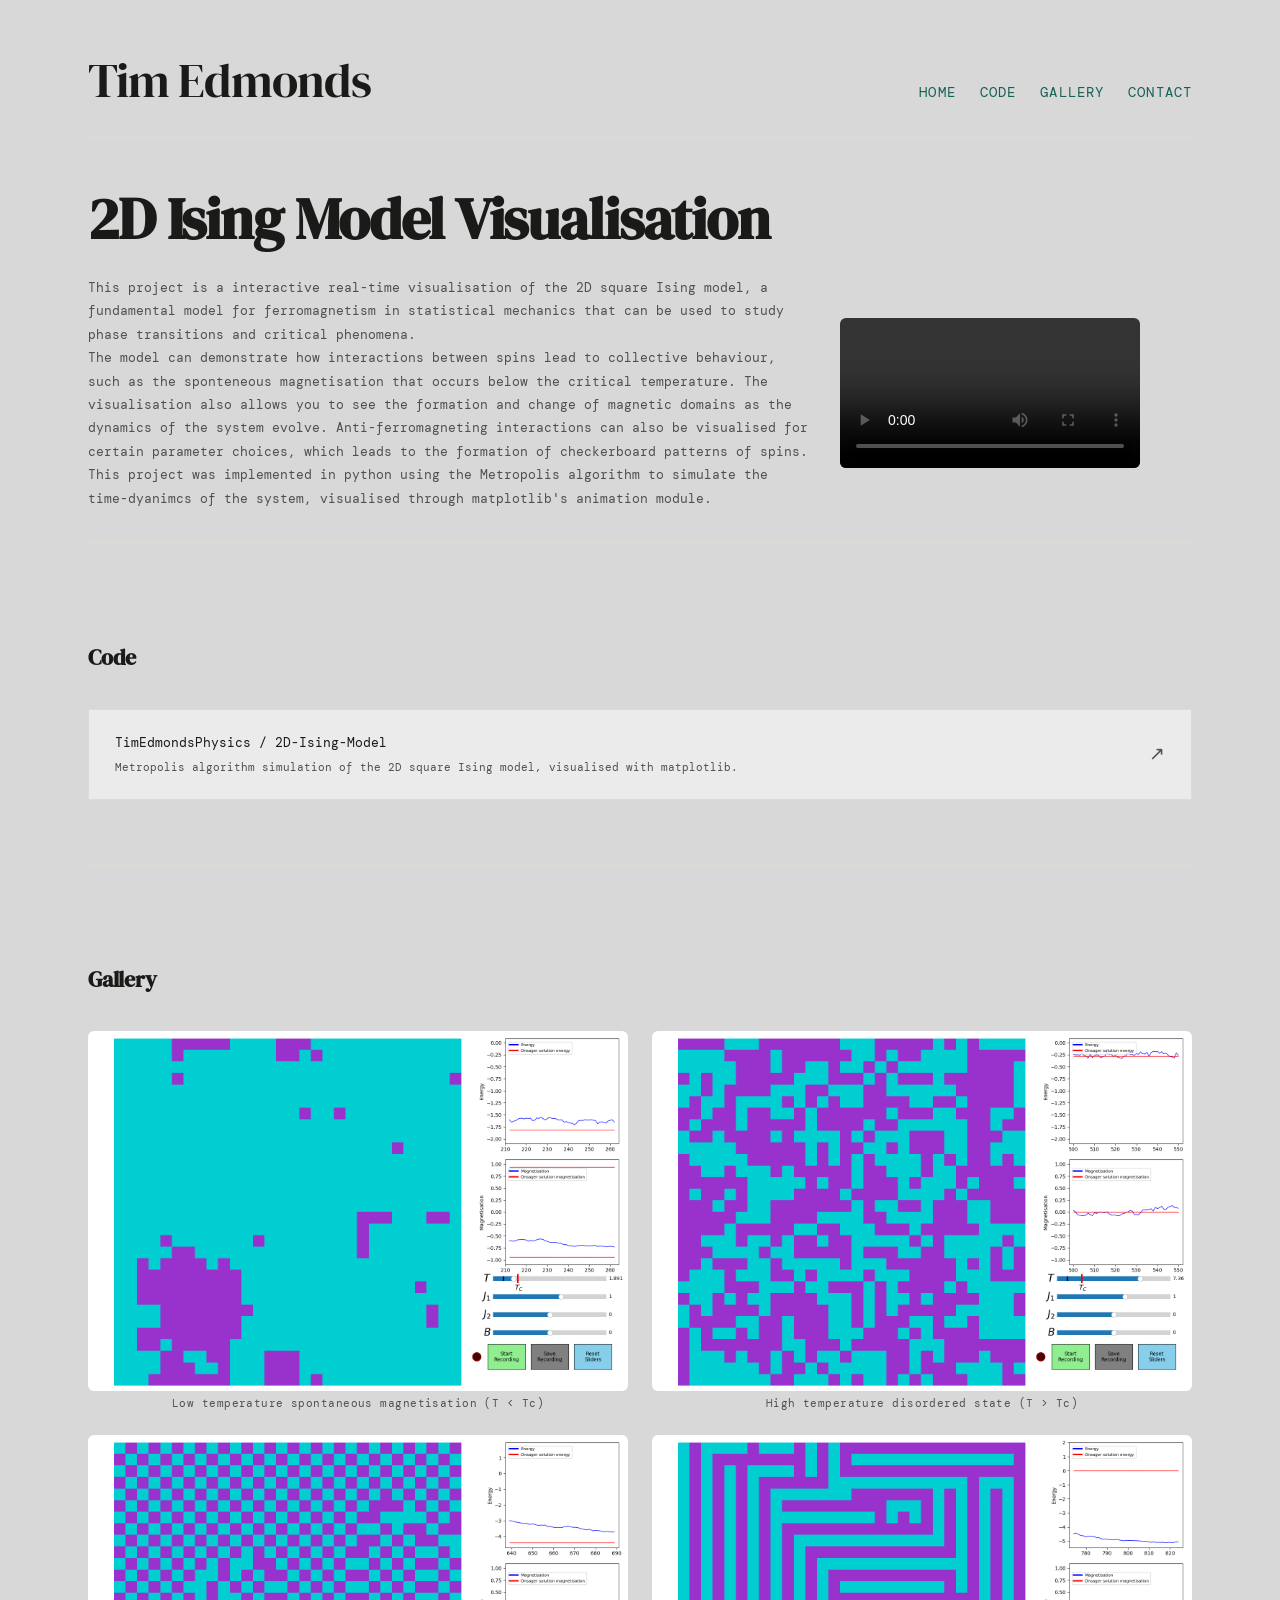
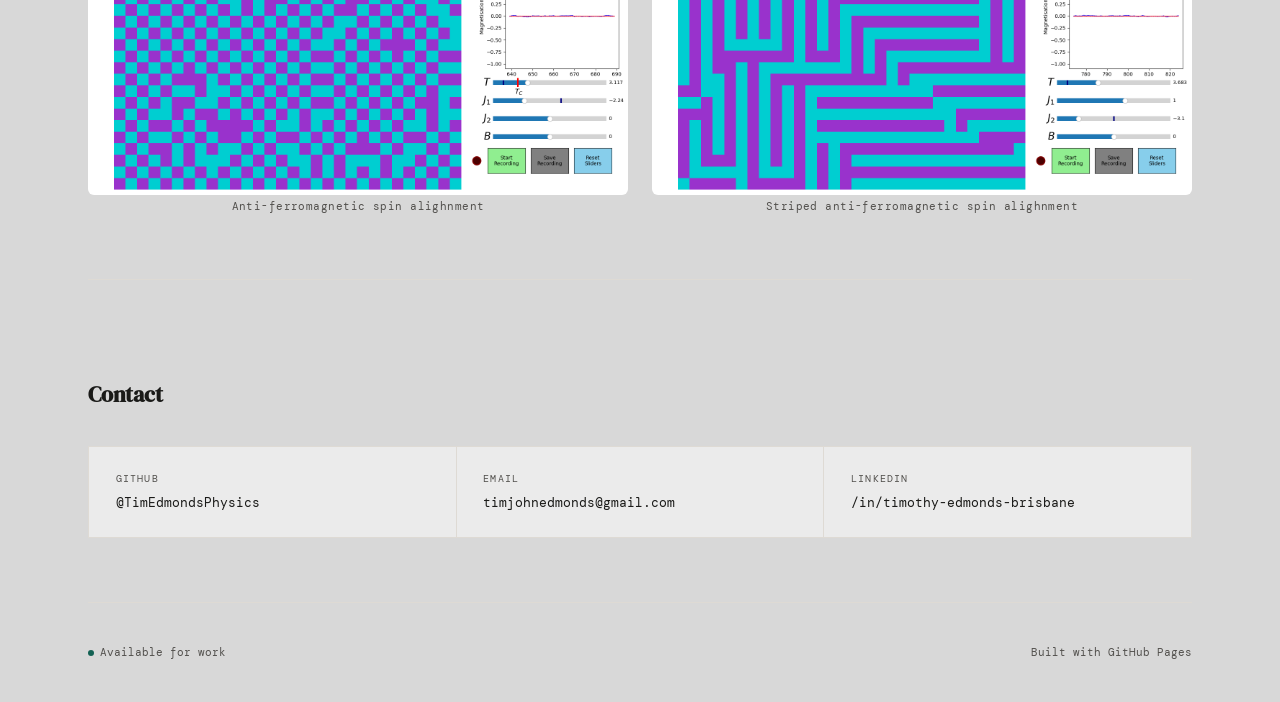
==== commit 9823a1bf: "updates" ====
--- a/2DIsingModel.html
+++ b/2DIsingModel.html
@@ -21,6 +21,7 @@
           <a href="https://timedmondsphysics.github.io/">Home</a>
           <a href="#code">Code</a>
           <a href="#gallery">Gallery</a>
+          <a href="#contact">Contact</a>
         </nav>
       </div>
     </header>
--- a/style.css
+++ b/style.css
@@ -63,9 +63,9 @@
     }
 
     nav a {
-      color: var(--muted);
+      color: var(--accent);
       text-decoration: none;
-      font-size: 12px;
+      font-size: 14px;
       letter-spacing: 0.08em;
       text-transform: uppercase;
       transition: color 0.2s;
@@ -143,7 +143,7 @@
       display: flex;
       align-items: baseline;
       gap: 1rem;
-      margin-bottom: 2rem;
+      margin: 2rem 0;
     }
 
     .section-title {
@@ -192,13 +192,17 @@
       display: flex;
       flex-direction: row;
       gap: 0.5rem;
-      flex-shrink: 0;
+      flex-shrink: 1;    /* allow it to shrink */
+      min-width: 0;      /* prevents flex overflow */
+      max-width: 100%;   /* hard cap */
     }
 
     .project-images img,
     .project-images video {
+      display: flex;
       max-width: 100%;
-      height: 400px;
+      height: auto;        /* let height follow width on small screens */
+      max-height: 400px;   /* keep the desktop cap */
       width: auto;
       object-fit: contain;
       border-radius: 6px;
@@ -432,6 +436,6 @@
 
     @media (max-width: 520px) {
       .header-inner { flex-direction: column; }
-      .project-card { grid-template-columns: 1fr; }
+      .project-card { flex-direction: column; }
       .project-arrow { display: none; }
     }
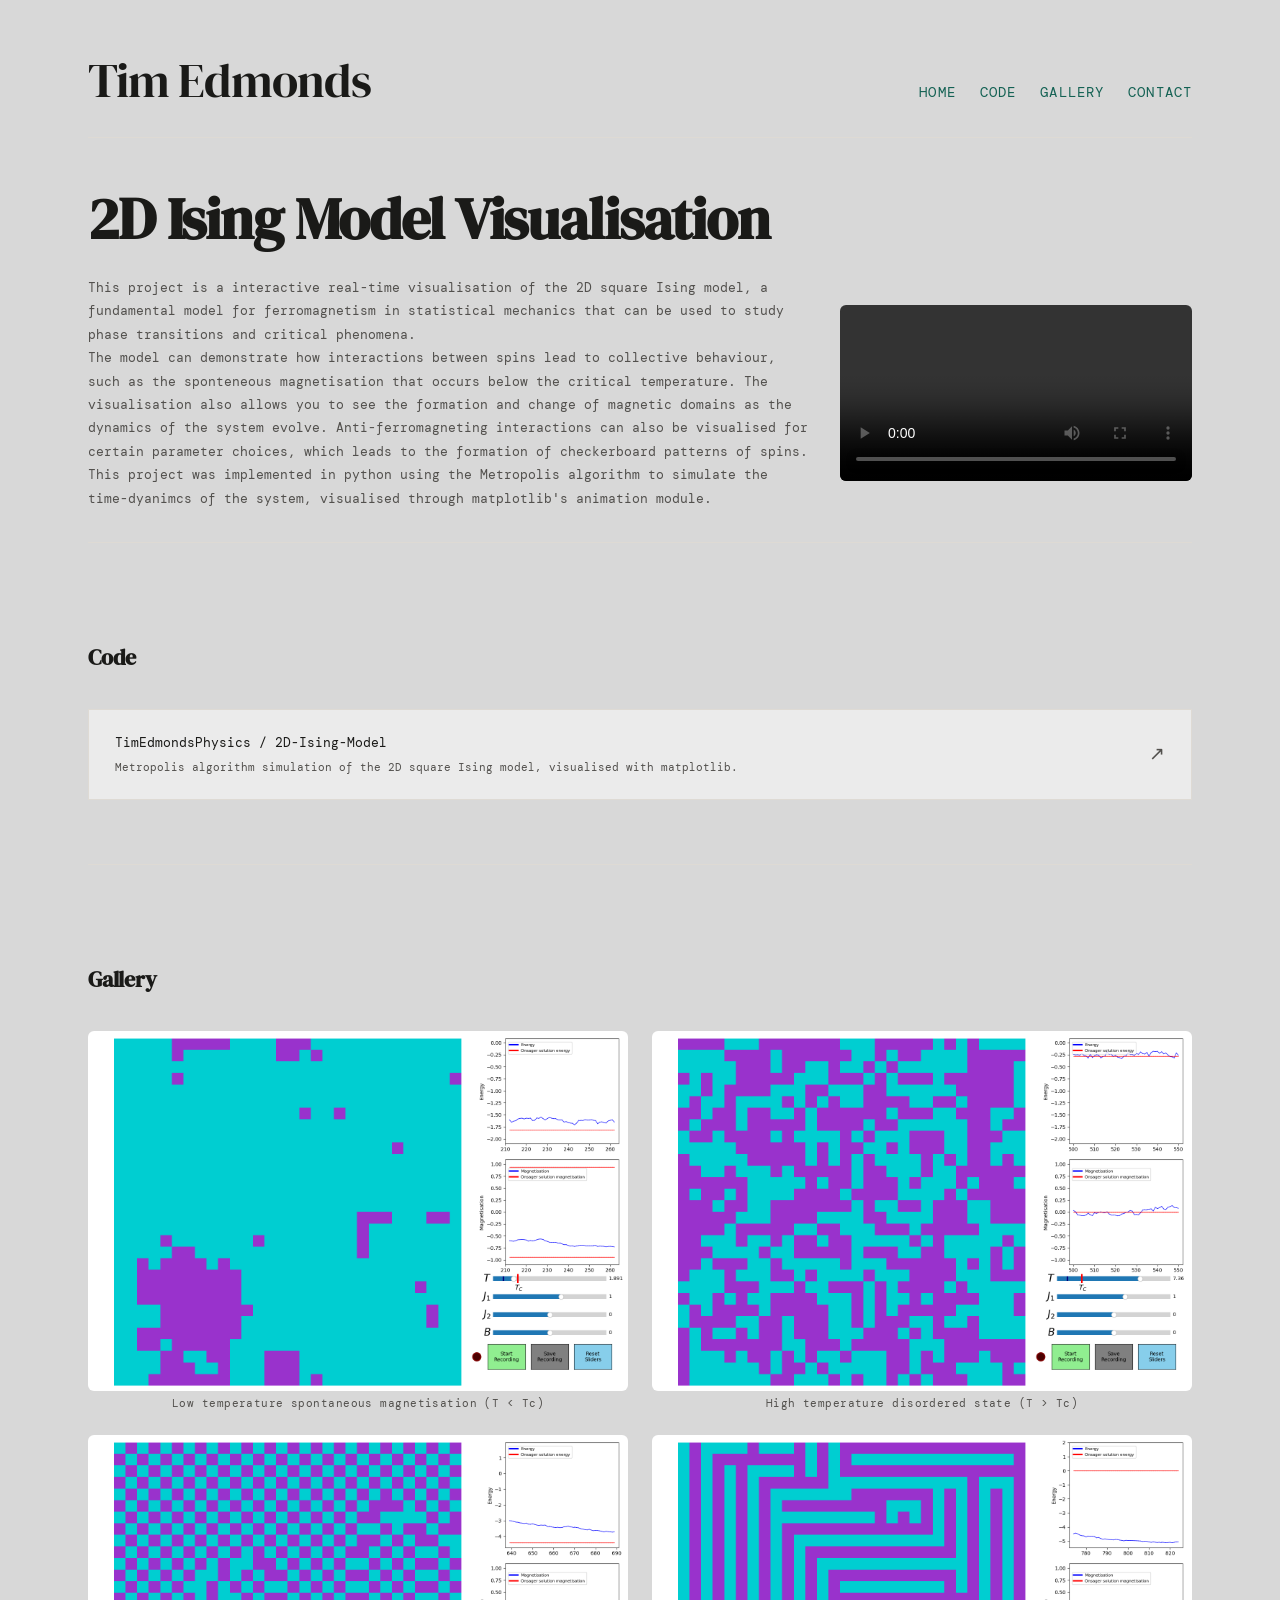
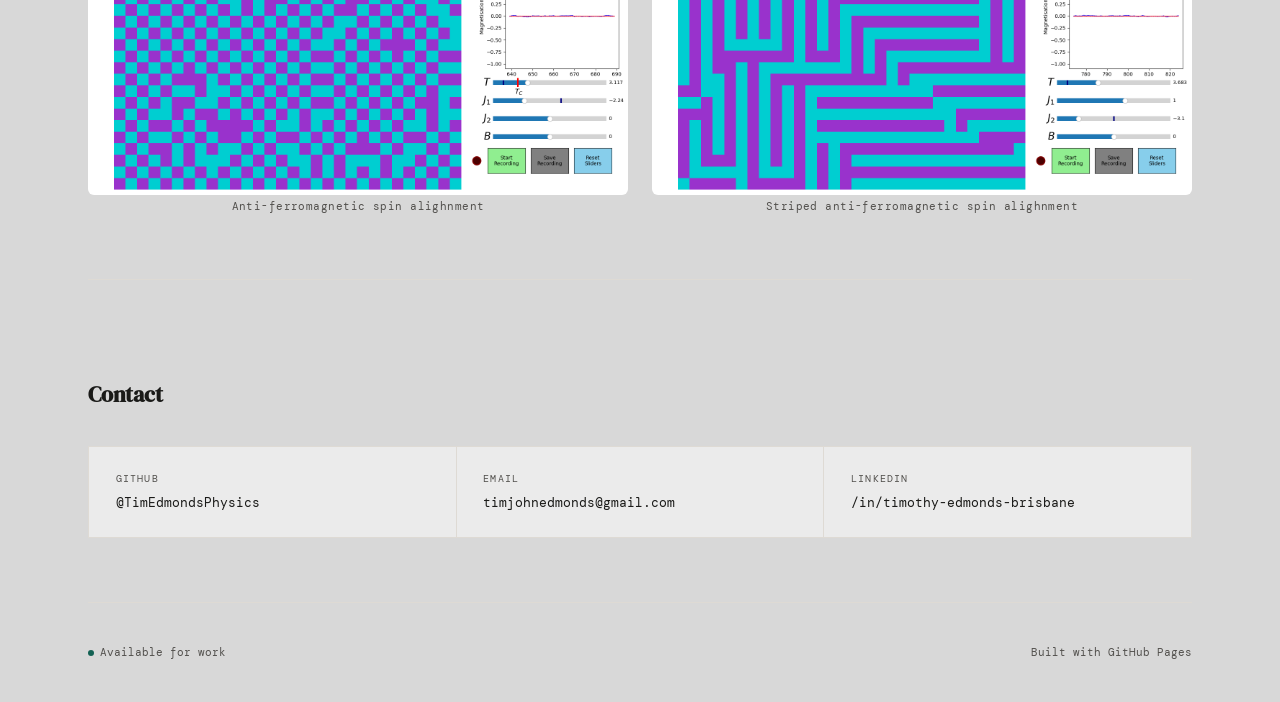
==== commit f6d8ff26: "updates" ====
--- a/2DIsingModel.html
+++ b/2DIsingModel.html
@@ -37,7 +37,7 @@
         This project was implemented in python using the Metropolis algorithm to simulate the time-dyanimcs of the system, visualised through matplotlib's animation module.
       </p>
         <div class="project-images">
-          <video controls width="450" height="300">
+          <video controls>
             <source src="./media/ising_model/recording1.mp4" type="video/mp4" />
             Your browser does not support the video tag.
           </video>
--- a/style.css
+++ b/style.css
@@ -260,6 +260,17 @@
       flex-direction: row;
       gap: 2rem;              /* increase gap between text and image from 1rem */
       align-items: center;
+      flex-wrap: wrap;        /* ← add this */
+    }
+
+    .description-content .project-images {
+      flex: 1 1 300px;        /* grow, shrink, but never below 300px */
+      min-width: 280px;
+    }
+
+    .description-content .project-images video {
+      width: 100%;
+      height: auto;
     }
 
     .description-content + .description-content {
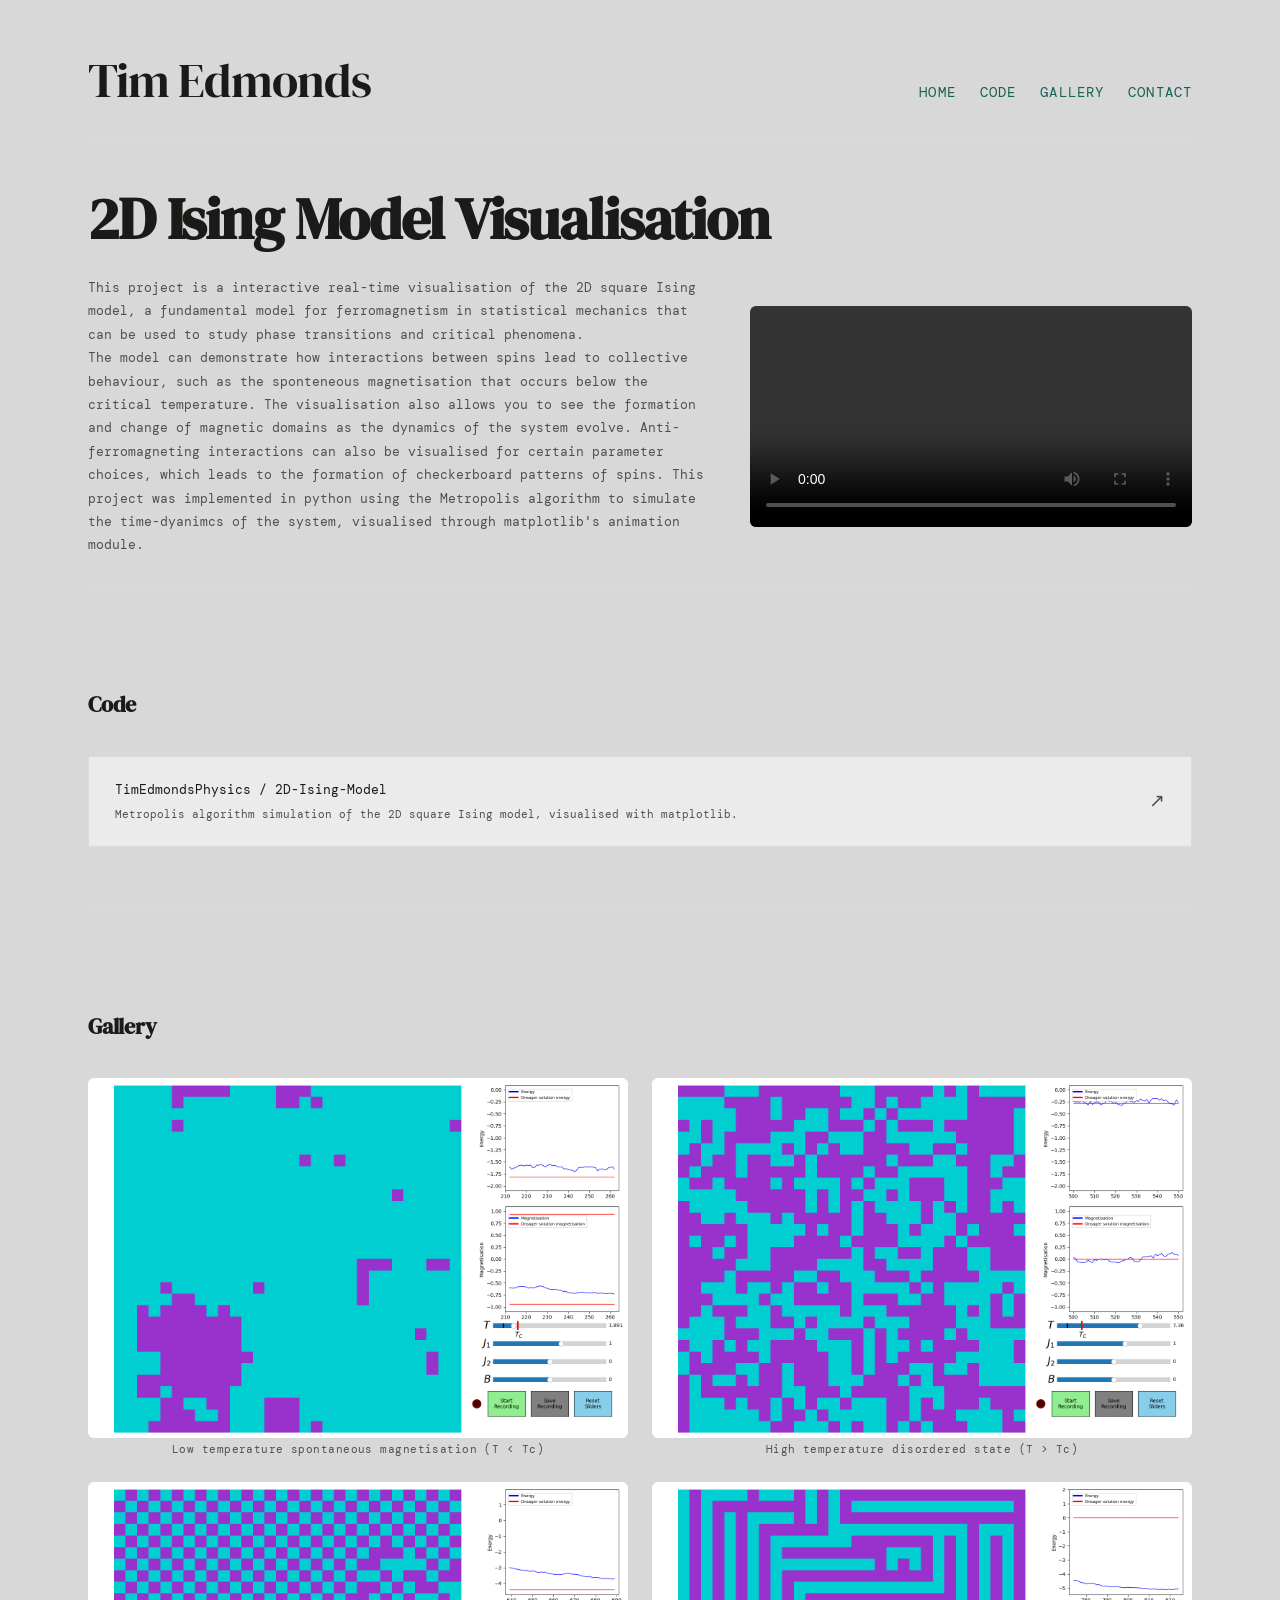
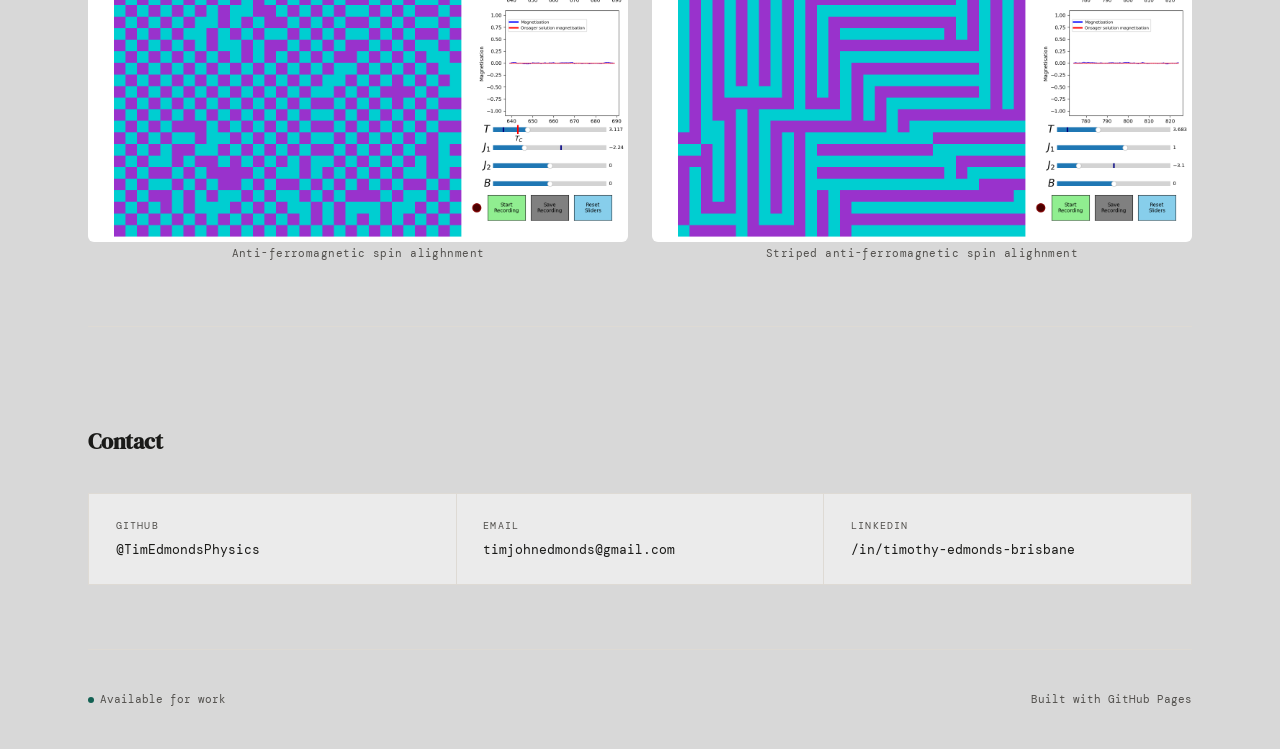
==== commit edce855a: "added favicon" ====
--- a/2DIsingModel.html
+++ b/2DIsingModel.html
@@ -4,6 +4,7 @@
   <meta charset="UTF-8" />
   <meta name="viewport" content="width=device-width, initial-scale=1.0" />
   <title>Tim Edmonds - 2D Spin Lattice</title>
+  <link rel="icon" type="image/svg+xml" sizes="any" href="/favicon.svg">
   <link rel="preconnect" href="https://fonts.googleapis.com" />
   <link rel="preconnect" href="https://fonts.gstatic.com" crossorigin />
   <link href="https://fonts.googleapis.com/css2?family=DM+Serif+Display:ital@0;1&family=DM+Mono:wght@300;400&display=swap" rel="stylesheet" />
--- a/style.css
+++ b/style.css
@@ -258,23 +258,62 @@
     .description-content {
       display: flex;
       flex-direction: row;
-      gap: 2rem;              /* increase gap between text and image from 1rem */
+      gap: 2rem;
       align-items: center;
-      flex-wrap: wrap;        /* ← add this */
+      flex-wrap: wrap;
+    }
+
+    .description-content > * {
+      min-width: 0;
+    }
+
+    .description-content p {
+      max-width: none;
+    }
+
+    .description-content > :not(.project-images) {
+      flex: 1 1 0;
+      min-width: 240px;
     }
 
     .description-content .project-images {
-      flex: 1 1 300px;        /* grow, shrink, but never below 300px */
-      min-width: 280px;
+      flex: 0 1 40%;
+      min-width: 240px;
+      max-width: 40%;
+      width: 40%;
     }
 
     .description-content .project-images video {
       width: 100%;
       height: auto;
+      max-width: 100%;
     }
 
     .description-content + .description-content {
       margin-top: 2rem;
+    }
+
+    @media (max-width: 960px) {
+      .description-content .project-images {
+        flex: 0 1 60%;
+        max-width: 60%;
+        width: 60%;
+      }
+    }
+
+    @media (max-width: 720px) {
+      .description-content {
+        flex-direction: column;
+        align-items: center;
+      }
+
+      .description-content .project-images {
+        flex: 0 1 90%;
+        min-width: 0;
+        max-width: 420px;
+        width: 90%;
+        margin: 0 auto;
+      }
     }
 
     /* ── Skills ── */
